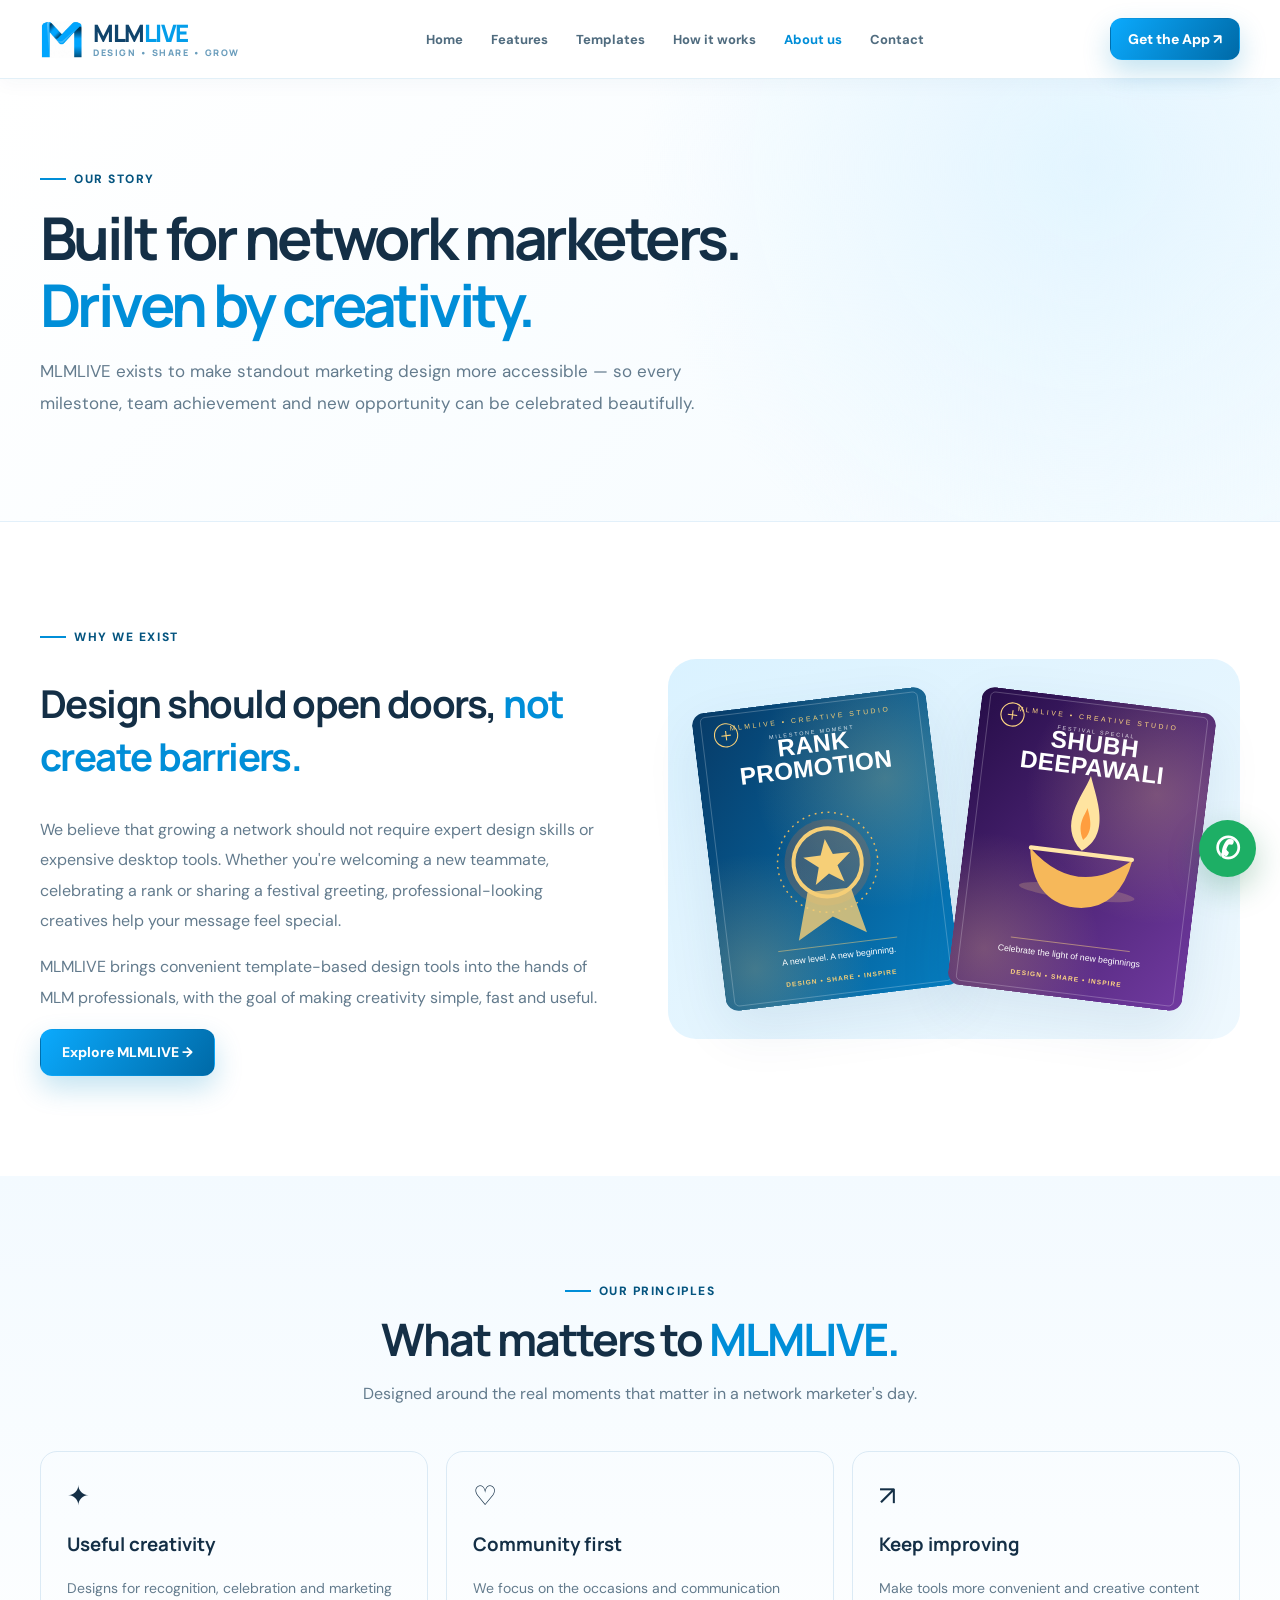
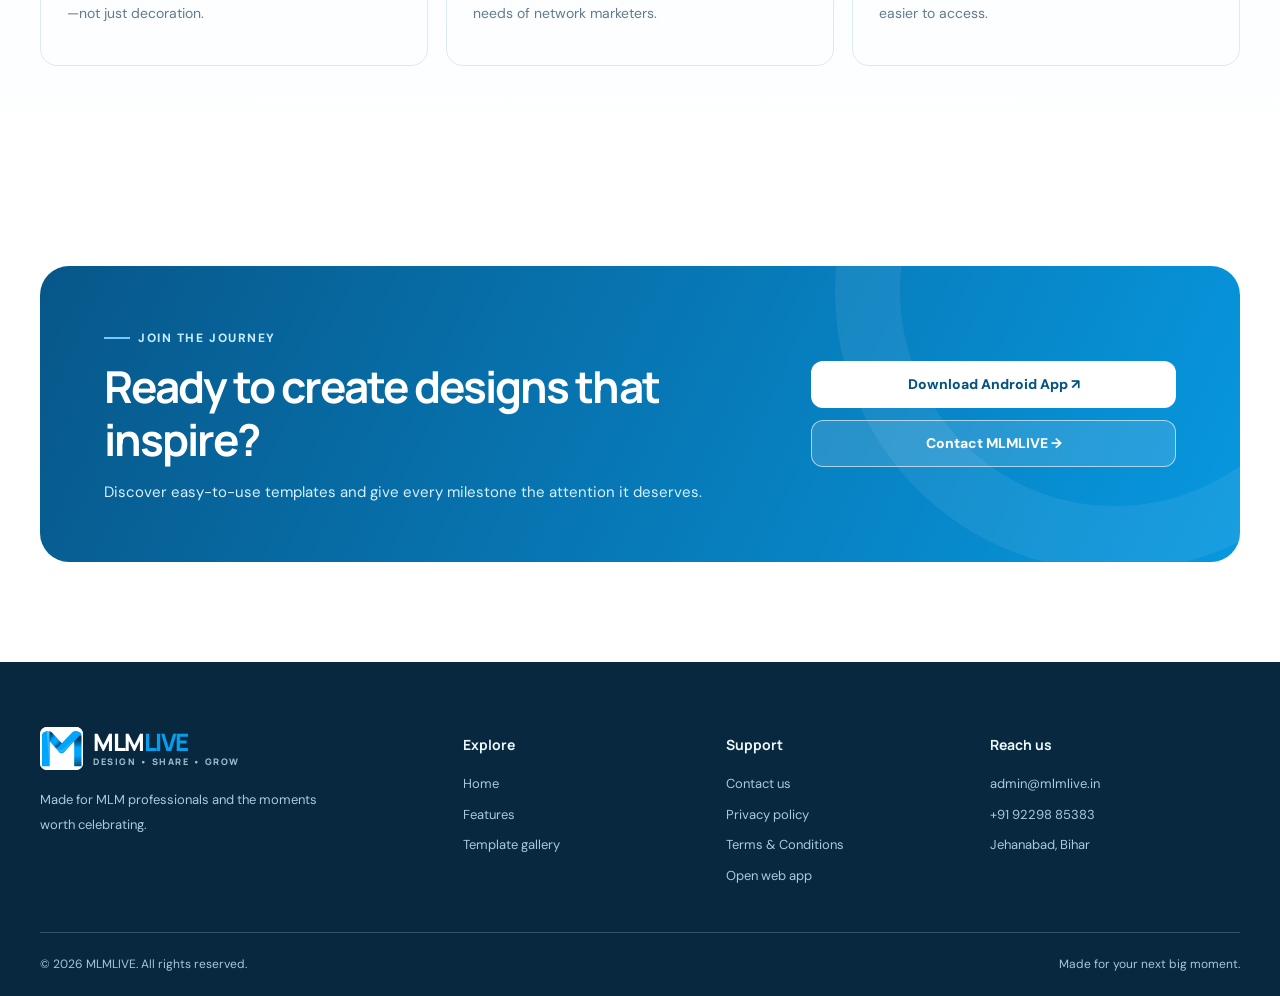
==== About.html @ 21e240ed "new mlmlive" ====
<!doctype html>
<html lang="en"><head><meta charset="utf-8"><meta name="viewport" content="width=device-width,initial-scale=1"><meta name="theme-color" content="#008ed8"><title>About MLMLIVE — Made for Network Marketers</title><meta name="description" content="Discover the vision behind MLMLIVE, an easy-to-use creative design platform for network marketing professionals in India."><link rel="icon" type="image/png" href="assets/favicon.png"><link rel="preconnect" href="https://fonts.googleapis.com"><link rel="preconnect" href="https://fonts.gstatic.com" crossorigin><link href="https://fonts.googleapis.com/css2?family=DM+Sans:wght@400;500;600;700;800&family=Manrope:wght@400;500;600;700;800&display=swap" rel="stylesheet"><link rel="stylesheet" href="style.css"><script defer src="script.js"></script></head>
<body><header class="nav-shell"><div class="container nav-container"><a class="brand" href="index.html"><img class="brand-mark" src="assets/mlmlive-mark.png" alt=""><span class="brand-name">MLM<span>LIVE</span><small>DESIGN • SHARE • GROW</small></span></a><nav class="nav-links" data-nav><a href="index.html">Home</a><a href="index.html#features">Features</a><a href="index.html#templates">Templates</a><a href="index.html#how">How it works</a><a class="current" href="About.html" aria-current="page">About us</a><a href="Contact.html">Contact</a></nav><div class="nav-actions"><a class="btn btn-red" href="https://play.google.com/store/apps/details?id=com.mlmbooster.mlmbooster" target="_blank" rel="noopener">Get the App ↗</a><button type="button" class="mobile-toggle" data-menu-toggle aria-label="Open menu" aria-expanded="false">☰</button></div></div></header>
<main><section class="subhero"><div class="container"><div class="eyebrow">OUR STORY</div><h1>Built for network marketers.<br><span class="accent">Driven by creativity.</span></h1><p>MLMLIVE exists to make standout marketing design more accessible — so every milestone, team achievement and new opportunity can be celebrated beautifully.</p></div></section>
<section class="section"><div class="container story-grid"><div><div class="eyebrow">WHY WE EXIST</div><h2>Design should open doors, <span class="accent">not create barriers.</span></h2><p>We believe that growing a network should not require expert design skills or expensive desktop tools. Whether you're welcoming a new teammate, celebrating a rank or sharing a festival greeting, professional-looking creatives help your message feel special.</p><p>MLMLIVE brings convenient template-based design tools into the hands of MLM professionals, with the goal of making creativity simple, fast and useful.</p><a class="btn btn-red" href="https://app.mlmlive.in/" target="_blank" rel="noopener">Explore MLMLIVE →</a></div><div class="story-art"><img src="assets/poster-rank.svg" width="650" height="850" alt="Illustrative promotion poster"><img src="assets/poster-festival.svg" width="650" height="850" alt="Illustrative celebration poster"></div></div></section>
<section class="section soft"><div class="container"><div class="section-header"><div class="eyebrow">OUR PRINCIPLES</div><h2>What matters to <span class="accent">MLMLIVE.</span></h2><p>Designed around the real moments that matter in a network marketer's day.</p></div><div class="values-grid"><article class="value-box"><div style="font-size:27px">✦</div><h3>Useful creativity</h3><p>Designs for recognition, celebration and marketing—not just decoration.</p></article><article class="value-box"><div style="font-size:27px">♡</div><h3>Community first</h3><p>We focus on the occasions and communication needs of network marketers.</p></article><article class="value-box"><div style="font-size:27px">↗</div><h3>Keep improving</h3><p>Make tools more convenient and creative content easier to access.</p></article></div></div></section>
<section class="section"><div class="container"><div class="cta-panel"><div><div class="eyebrow">JOIN THE JOURNEY</div><h2>Ready to create designs that inspire?</h2><p>Discover easy-to-use templates and give every milestone the attention it deserves.</p></div><div class="cta-buttons"><a class="btn btn-white" href="https://play.google.com/store/apps/details?id=com.mlmbooster.mlmbooster" target="_blank" rel="noopener">Download Android App ↗</a><a class="btn" style="color:white;border:1px solid #fff9;background:#fff2" href="Contact.html">Contact MLMLIVE →</a></div></div></div></section></main>
<footer class="footer"><div class="container"><div class="footer-grid"><div><a class="brand" href="index.html"><img class="brand-mark" src="assets/mlmlive-mark.png" alt=""><span class="brand-name">MLM<span>LIVE</span><small>DESIGN • SHARE • GROW</small></span></a><p class="footer-desc">Made for MLM professionals and the moments worth celebrating.</p></div><div><h4>Explore</h4><div class="footer-links"><a href="index.html">Home</a><a href="index.html#features">Features</a><a href="index.html#templates">Template gallery</a></div></div><div><h4>Support</h4><div class="footer-links"><a href="Contact.html">Contact us</a><a href="Privacy.html">Privacy policy</a><a href="term.html">Terms &amp; Conditions</a><a href="https://app.mlmlive.in/">Open web app</a></div></div><div><h4>Reach us</h4><div class="footer-links"><a href="mailto:admin@mlmlive.in">admin@mlmlive.in</a><a href="tel:+919229885383">+91 92298 85383</a><span>Jehanabad, Bihar</span></div></div></div><div class="footer-bottom"><span>© <span data-current-year>2026</span> MLMLIVE. All rights reserved.</span><span>Made for your next big moment.</span></div></div></footer><a href="https://wa.me/919229885383?text=Hello%20MLMLIVE%2C%20I%20want%20to%20know%20more." class="wa-float" target="_blank" rel="noopener" aria-label="WhatsApp MLMLIVE support">✆</a></body></html>
---- style.css ----
:root{--red:#008ed8;--red-d:#04547f;--rose:#e7f6ff;--peach:#f2faff;--ink:#142b40;--muted:#62798b;--line:#dcecf6;--soft:#f8fcff;--green:#138564;--shadow:0 20px 55px rgba(7,79,130,.10);--shadow-lg:0 42px 100px rgba(3,88,136,.17);--max:1200px}
*{box-sizing:border-box}html{scroll-behavior:smooth;scroll-padding-top:85px}body{margin:0;background:#fff;color:var(--ink);font-family:'DM Sans',Arial,sans-serif;-webkit-font-smoothing:antialiased}h1,h2,h3,h4,.brand-name{font-family:'Manrope',Arial,sans-serif}img{max-width:100%;display:block}a{color:inherit;text-decoration:none}button,input,textarea,select{font:inherit}button{cursor:pointer}button:focus-visible,a:focus-visible,input:focus-visible,textarea:focus-visible{outline:3px solid #55b8eb;outline-offset:3px}::selection{background:#c4e9fb;color:#063d64}.container{width:min(var(--max),calc(100% - 48px));margin-inline:auto}.eyebrow{display:inline-flex;align-items:center;gap:8px;color:var(--red-d);font-size:12px;font-weight:800;letter-spacing:.13em;text-transform:uppercase}.eyebrow::before{content:'';width:26px;height:2px;background:var(--red)}.section{padding:100px 0}.section.soft{background:linear-gradient(180deg,#f8fcff,#fff)}.section-header{text-align:center;max-width:760px;margin:0 auto 42px}.section-header .eyebrow{justify-content:center}.section-header h2{font-size:clamp(29px,3.5vw,45px);line-height:1.18;letter-spacing:-.045em;margin:14px 0}.section-header p,.section-copy{font-size:16px;color:var(--muted);line-height:1.8;margin:0}.accent{color:var(--red)}.btn{border:1px solid transparent;display:inline-flex;align-items:center;justify-content:center;gap:9px;padding:14px 21px;border-radius:12px;font-weight:800;font-size:14px;line-height:1.2;transition:transform .18s,box-shadow .18s,background .18s;white-space:nowrap}.btn:hover{transform:translateY(-2px)}.btn-red{color:#fff;background:linear-gradient(135deg,#03a8f5,#006cae);box-shadow:0 13px 28px #058bc43e}.btn-red:hover{box-shadow:0 18px 34px #058bc44d}.btn-light{color:var(--red-d);border-color:#d7ecf9;background:#fff}.btn-white{background:#fff;color:var(--red-d)}.btn-ghost{color:var(--red-d);background:#f4fbff}.btn-full{width:100%}.icon{width:20px;height:20px;stroke:currentColor;stroke-width:1.9;stroke-linecap:round;stroke-linejoin:round;fill:none;flex:none}.nav-shell{height:79px;position:sticky;top:0;z-index:100;border-bottom:1px solid rgba(205,228,242,.7);background:rgba(255,255,255,.94);backdrop-filter:blur(20px)}.nav-container{height:100%;display:flex;align-items:center;justify-content:space-between;gap:24px}.brand{display:inline-flex;align-items:center;gap:10px;flex:none}.brand-mark{width:43px;height:43px;border-radius:12px}.brand-name{font-size:24px;font-weight:900;letter-spacing:-1.5px;color:#152f47;line-height:.97}.brand-name span{color:var(--red)}.brand-name small{display:block;letter-spacing:.18em;font-size:9px;font-weight:800;color:#7a95a8;margin-top:5px}.nav-links{display:flex;align-items:center;gap:28px}.nav-links a{font-size:13px;font-weight:750;color:#506c7f;transition:color .2s}.nav-links a:hover,.nav-links a.current{color:var(--red)}.nav-actions{display:flex;align-items:center;gap:10px}.nav-actions .btn{padding:12px 17px}.mobile-toggle{display:none;border:1px solid #d5e8f5;color:var(--red);background:white;border-radius:10px;width:42px;height:42px;align-items:center;justify-content:center}.top-banner{position:relative;background:#eef8ff;border-bottom:1px solid #e0f0fb;padding:8px 20px;color:#376d91;text-align:center;font-size:12px;font-weight:650}.top-banner strong{color:var(--red-d)}
/* HERO */
.hero{background:radial-gradient(circle at 92% 0,#daf2ff 0,transparent 37%),linear-gradient(130deg,#fff 17%,#f5fbff 80%);padding:79px 0 84px;overflow:hidden;position:relative}.hero::before{content:'';position:absolute;right:-235px;top:-335px;width:700px;height:700px;border:100px solid rgba(0,156,232,.09);border-radius:50%}.hero::after{content:'';position:absolute;bottom:-170px;left:-230px;width:420px;height:420px;border:1px solid rgba(1,127,198,.10);border-radius:50%}.hero-grid{position:relative;display:grid;grid-template-columns:1.01fr .99fr;gap:35px;align-items:center;z-index:1}.pill-note{display:inline-flex;align-items:center;gap:9px;padding:9px 14px;border-radius:100px;background:#fff;border:1px solid #d7eefa;box-shadow:0 5px 20px #044c8210;color:#006eab;font-size:12px;font-weight:800}.pill-note .pulse{background:#00a6eb;border-radius:50%;width:8px;height:8px;box-shadow:0 0 0 4px #d9f1ff}.hero h1{font-size:clamp(42px,5vw,67px);letter-spacing:-.061em;line-height:1.095;font-weight:850;margin:26px 0 22px;max-width:710px}.hero h1 .highlight{color:var(--red);position:relative}.hero p{font-size:17px;line-height:1.84;color:#687d8d;max-width:570px;margin:0}.hero-cta{display:flex;flex-wrap:wrap;gap:12px;margin-top:31px}.hero-meta{display:flex;align-items:center;flex-wrap:wrap;gap:16px 23px;margin-top:28px;color:#657e90;font-size:12px;font-weight:700}.hero-meta span{display:inline-flex;align-items:center;gap:7px}.hero-meta svg{width:16px;height:16px;color:var(--green)}.hero-visual{height:545px;position:relative;display:flex;align-items:center;justify-content:center;isolation:isolate}.hero-halo{position:absolute;width:485px;height:485px;border-radius:50%;background:radial-gradient(circle,#9be0ff 0,#e0f5ff 55%,transparent 71%);z-index:-1}.phone{width:268px;height:515px;border:10px solid #26232d;border-radius:39px;background:#fff;box-shadow:0 31px 75px #053d6660;overflow:hidden;transform:rotate(5deg);position:relative}.phone::after{content:'';position:absolute;top:8px;left:83px;width:80px;height:18px;background:#26232d;border-radius:0 0 13px 13px}.phone-top{background:var(--red);height:71px;padding:29px 16px 11px;color:#fff;font-size:12px;font-weight:800;display:flex;justify-content:space-between}.phone-screen{background:#f6fbff;padding:12px 11px;height:calc(100% - 71px)}.phone-screen img{height:310px;width:100%;object-fit:cover;object-position:center top;border-radius:13px;box-shadow:0 10px 18px #07385526}.phone-toolbar{display:flex;align-items:center;justify-content:space-between;margin-top:14px}.phone-toolbar span{font-size:10px;font-weight:800;color:#35506a}.tiny-download{padding:8px 10px;border-radius:7px;color:white;background:var(--red);font-size:9px;font-weight:850}.float-design{position:absolute;overflow:hidden;width:162px;height:207px;background:white;padding:6px;border-radius:16px;box-shadow:0 20px 50px #064b7240;transform:rotate(-10deg)}.float-design img{width:100%;height:100%;object-fit:cover;border-radius:11px}.float-design.one{left:6px;top:91px;z-index:2;transform:rotate(-11deg)}.float-design.two{right:2px;bottom:73px;z-index:2;transform:rotate(11deg)}.float-chip{position:absolute;background:white;border:1px solid #deedf7;border-radius:12px;padding:12px 14px;display:flex;align-items:center;gap:8px;font-size:11px;font-weight:800;box-shadow:0 14px 35px #053f5f22;z-index:3}.float-chip.btm{left:14px;bottom:28px}.float-chip.top{right:14px;top:49px}.float-chip i{font-size:19px;font-style:normal}.visual-caption{text-align:center;font-size:11px;color:#8ea6b5;margin-top:0}
/* strip */
.ticker{background:#087cbe;overflow:hidden;color:white}.ticker-inner{display:flex;justify-content:center;gap:38px;align-items:center;min-height:57px;flex-wrap:wrap}.ticker-item{font-size:12px;font-weight:800;letter-spacing:.025em;display:flex;align-items:center;gap:9px}.ticker-item:before{content:'✦';color:#a4ddfa;font-size:14px}
/* feature cards */
.feature-grid{display:grid;grid-template-columns:repeat(3,1fr);gap:18px}.feature-card{border:1px solid #edf4f9;border-radius:19px;padding:30px 26px 28px;background:white;transition:.25s;position:relative;overflow:hidden}.feature-card:hover{box-shadow:var(--shadow);border-color:#d2ebf9;transform:translateY(-5px)}.feature-card .feature-icon{width:53px;height:53px;background:#edf8ff;color:var(--red);display:grid;place-items:center;border-radius:15px}.feature-card .feature-icon .icon{width:27px;height:27px}.feature-card h3{font-size:18px;letter-spacing:-.035em;margin:21px 0 9px}.feature-card p{font-size:14px;color:var(--muted);line-height:1.75;margin:0}.feature-card:after{position:absolute;content:'';height:4px;width:70px;bottom:0;left:26px;border-radius:6px;background:var(--red);opacity:0;transition:.2s}.feature-card:hover:after{opacity:1}
/* gallery */
.gallery-filters{display:flex;align-items:center;justify-content:center;flex-wrap:wrap;gap:9px;margin-bottom:33px}.filter{border:1px solid #e0edf5;border-radius:100px;padding:10px 18px;background:white;color:#62798d;font-size:13px;font-weight:750}.filter.active{background:var(--red);color:#fff;border-color:var(--red)}.gallery-grid{display:grid;grid-template-columns:repeat(3,1fr);gap:20px}.gallery-card{min-width:0;border-radius:20px;overflow:hidden;border:1px solid #e4eff6;background:white;box-shadow:0 8px 35px #0743650c;transition:.2s}.gallery-card:hover{transform:translateY(-5px);box-shadow:var(--shadow)}.gallery-card[hidden]{display:none}.gallery-image{background:#eff9ff;overflow:hidden;position:relative;aspect-ratio:1.1}.gallery-image img{width:100%;height:100%;object-fit:cover;object-position:center 19%;transition:transform .4s}.gallery-card:hover .gallery-image img{transform:scale(1.045)}.gallery-tag{position:absolute;top:14px;left:14px;border-radius:50px;background:#fffdfbef;color:#0b547d;padding:7px 11px;font-size:11px;font-weight:850;backdrop-filter:blur(12px)}.gallery-info{display:flex;align-items:center;justify-content:space-between;gap:12px;padding:17px 19px}.gallery-info h3{font-size:15px;margin:0 0 3px}.gallery-info p{margin:0;font-size:12px;color:#71899a}.gallery-arrow{background:#e9f7ff;color:var(--red-d);border-radius:100px;width:35px;height:35px;display:grid;place-items:center;font-weight:800}.gallery-note{text-align:center;margin-top:24px;font-size:12px;color:#8298a7}.gallery-cta{text-align:center;margin-top:27px}
/* how */
.steps{display:grid;grid-template-columns:repeat(3,1fr);gap:20px}.step{background:#fff;border:1px solid #e1eef6;padding:33px 28px;border-radius:20px;position:relative}.step-number{font-size:12px;font-weight:900;color:var(--red);letter-spacing:.12em}.step .step-icon{width:58px;height:58px;border-radius:16px;background:#eaf8ff;color:var(--red);display:grid;place-items:center;margin:20px 0 23px}.step-icon .icon{width:29px;height:29px}.step h3{font-size:18px;letter-spacing:-.02em;margin:0 0 9px}.step p{color:var(--muted);font-size:14px;line-height:1.7;margin:0}
/* feature large */
.showcase{display:grid;grid-template-columns:1fr 1fr;gap:70px;align-items:center}.showcase-art{min-height:430px;border-radius:26px;position:relative;background:linear-gradient(145deg,#dff2ff,#f0faff);border:1px solid #d1ecfa;display:grid;place-items:center;overflow:hidden}.showcase-art::before{position:absolute;content:'';width:340px;height:340px;border:85px solid #078fca12;border-radius:50%;right:-170px;top:-140px}.before-after{display:flex;align-items:center;gap:17px;position:relative;z-index:2}.portrait-tile{height:280px;width:170px;border-radius:17px;box-shadow:0 20px 50px #08537b33;position:relative;overflow:hidden}.portrait-tile.before{background:linear-gradient(160deg,#4f478e,#6bc2f1)}.portrait-tile.after{background-color:#fff;background-image:linear-gradient(45deg,#e9e9e9 25%,transparent 25%),linear-gradient(-45deg,#e9e9e9 25%,transparent 25%),linear-gradient(45deg,transparent 75%,#e9e9e9 75%),linear-gradient(-45deg,transparent 75%,#e9e9e9 75%);background-size:22px 22px;background-position:0 0,0 11px,11px -11px,-11px 0}.portrait-face{position:absolute;background:#ddb3a3;left:47px;top:61px;width:77px;height:85px;border-radius:44px 44px 38px 38px}.portrait-hair{position:absolute;left:39px;top:47px;width:93px;height:55px;background:#3b2535;border-radius:55px 50px 26px 24px}.portrait-body{position:absolute;left:17px;bottom:-40px;width:135px;height:165px;border-radius:72px 72px 0 0;background:#252333}.tile-caption{position:absolute;left:12px;bottom:12px;z-index:4;padding:6px 10px;background:#fff;box-shadow:0 5px 15px #0002;border-radius:7px;color:#543744;font-size:11px;font-weight:900}.showcase-arrow{display:grid;place-items:center;width:40px;height:40px;border-radius:50%;color:#fff;background:var(--red);box-shadow:0 8px 17px #0488d149;font-weight:900}.showcase-text h2{font-size:clamp(30px,3.6vw,43px);line-height:1.16;letter-spacing:-.045em;margin:17px 0 17px}.showcase-text p{font-size:16px;line-height:1.85;color:var(--muted)}.check-lines{display:grid;gap:14px;margin:25px 0 29px}.check-lines span{display:flex;align-items:center;gap:11px;font-weight:750;font-size:14px}.check-lines span::before{content:'✓';background:#e6f8f3;color:#128263;display:grid;place-items:center;width:23px;height:23px;border-radius:50%}
/* wide cta */
.cta-panel{display:grid;grid-template-columns:1.3fr .7fr;align-items:center;gap:30px;border-radius:29px;overflow:hidden;background:linear-gradient(115deg,#006bac,#00a9f4);padding:57px 64px;color:white;position:relative}.cta-panel::before{content:'';position:absolute;width:430px;height:430px;border:65px solid #fff1;border-radius:50%;right:-155px;top:-255px}.cta-panel h2{font-size:clamp(29px,3.5vw,44px);line-height:1.19;letter-spacing:-.045em;margin:14px 0}.cta-panel p{color:#d6f1ff;line-height:1.75;font-size:15px;margin:0}.cta-panel .eyebrow{color:#c6ecff}.cta-panel .eyebrow::before{background:#75cafd}.cta-buttons{display:flex;flex-direction:column;gap:12px;position:relative;z-index:1}
/* faq & footer */
.faq-grid{max-width:850px;margin:0 auto}.faq-grid details{background:#fff;border:1px solid #dcecf6;border-radius:13px;margin-bottom:12px;padding:20px 23px}.faq-grid summary{cursor:pointer;list-style:none;font-weight:850;font-size:14px;display:flex;justify-content:space-between;align-items:center;gap:10px}.faq-grid summary::-webkit-details-marker{display:none}.faq-grid summary:after{content:'+';font-size:23px;color:var(--red);font-weight:400}.faq-grid details[open] summary:after{content:'−'}.faq-grid details p{font-size:14px;line-height:1.8;color:var(--muted);margin:14px 0 3px}.footer{background:#08243c;color:#ecf9ff;padding:65px 0 24px}.footer-grid{display:grid;grid-template-columns:1.7fr 1fr 1fr 1.1fr;gap:36px}.footer .brand-name{color:#fff}.footer .brand-name small{color:#9bbbd0}.footer-desc{font-size:13px;line-height:1.9;color:#a3bfce;max-width:300px}.footer h4{font-size:14px;margin:8px 0 20px}.footer-links{display:grid;gap:11px}.footer-links a,.footer-links span{font-size:13px;color:#b8d1df;line-height:1.5}.footer-links a:hover{color:white}.footer-bottom{border-top:1px solid #244864;margin-top:47px;padding-top:23px;display:flex;justify-content:space-between;gap:18px;font-size:12px;color:#93b3c6}.wa-float{position:fixed;right:24px;bottom:23px;width:57px;height:57px;display:grid;place-items:center;z-index:90;border-radius:50%;background:#1daf65;color:#fff;font-size:30px;font-weight:900;box-shadow:0 12px 32px #13764248;transition:transform .2s}.wa-float:hover{transform:scale(1.07)}.wa-float svg{stroke-width:1.9;width:29px;height:29px}
/* secondary pages */
.subhero{padding:85px 0;background:radial-gradient(circle at 85% 20%,#e3f5ff,transparent 39%),linear-gradient(135deg,#fff,#f4fbff);border-bottom:1px solid #e2f0fa}.subhero h1{font-size:clamp(37px,5vw,59px);letter-spacing:-.06em;line-height:1.13;margin:18px 0}.subhero p{max-width:710px;line-height:1.85;color:var(--muted);font-size:17px}.story-grid{display:grid;grid-template-columns:1fr 1fr;gap:55px;align-items:center}.story-grid h2{font-size:clamp(28px,3vw,42px);letter-spacing:-.04em}.story-grid p{line-height:1.9;color:var(--muted)}.story-art{background:linear-gradient(145deg,#daf2ff,#eef8fe);border-radius:28px;padding:40px;display:grid;grid-template-columns:1fr 1fr;gap:20px;min-height:340px}.story-art img{border-radius:13px;height:300px;width:100%;object-fit:cover;box-shadow:var(--shadow)}.story-art img:first-child{transform:rotate(-7deg)}.story-art img:last-child{transform:rotate(7deg)}.contact-layout{display:grid;grid-template-columns:.85fr 1.15fr;gap:42px;align-items:start}.info-box{padding:29px;border:1px solid var(--line);border-radius:17px;margin-bottom:16px}.info-box .info-icon{font-size:25px}.info-box h3{margin:13px 0 6px}.info-box p{font-size:14px;line-height:1.7;color:var(--muted);margin:0}.contact-form{padding:35px;border:1px solid #d8ebf7;border-radius:20px;box-shadow:var(--shadow)}.contact-form h2{margin:0 0 7px;font-size:25px}.contact-form p{font-size:14px;color:var(--muted);margin-bottom:25px}.fields-two{display:grid;grid-template-columns:1fr 1fr;gap:14px}.form-field{margin-bottom:16px}.form-field label{display:block;font-size:13px;font-weight:800;margin-bottom:8px}.form-field input,.form-field select,.form-field textarea{width:100%;border:1px solid #deebf4;border-radius:11px;background:#fff;padding:13px 14px;color:var(--ink);outline:none}.form-field input:focus,.form-field textarea:focus,.form-field select:focus{border-color:#2e9edc;box-shadow:0 0 0 4px #dceffd}.form-field textarea{resize:vertical;min-height:125px}.form-note{font-size:12px;color:#758e9f;margin:13px 0 0}.values-grid{display:grid;grid-template-columns:repeat(3,1fr);gap:18px}.value-box{border:1px solid #dbeaf5;border-radius:17px;padding:26px}.value-box b{font-size:16px}.value-box p{font-size:14px;line-height:1.75;color:var(--muted)}
@media(max-width:1100px){.nav-links{gap:15px}.nav-links a{font-size:12px}.hero-grid{gap:15px}.float-design{width:135px;height:178px}.float-design.one{left:0}.float-design.two{right:0}.hero-visual{height:520px}.gallery-grid{gap:14px}.footer-grid{gap:25px}}
@media(max-width:900px){.nav-links{display:none;position:absolute;top:79px;left:0;right:0;background:#fff;box-shadow:0 22px 35px #073d5d1c;flex-direction:column;gap:0;padding:15px 25px 24px;align-items:stretch;border-bottom:1px solid var(--line)}.nav-links.open{display:flex}.nav-links a{font-size:14px;padding:13px;border-bottom:1px solid #eaf5fd}.mobile-toggle{display:inline-flex}.hero-grid,.showcase,.story-grid{grid-template-columns:1fr}.hero-grid{gap:30px}.hero{text-align:center;padding:65px 0}.hero h1{margin-inline:auto}.hero p{margin-inline:auto}.hero-cta,.hero-meta{justify-content:center}.hero-visual{max-width:580px;margin:auto;width:100%;height:525px}.feature-grid,.gallery-grid,.steps,.values-grid{grid-template-columns:repeat(2,1fr)}.showcase{gap:45px}.showcase-art{max-width:620px;width:100%;margin-inline:auto}.cta-panel{padding:40px;grid-template-columns:1fr}.cta-buttons{flex-direction:row}.footer-grid{grid-template-columns:1.4fr 1fr}.contact-layout{grid-template-columns:1fr}}
@media(max-width:600px){.container{width:calc(100% - 32px)}.nav-shell{height:68px}.nav-links{top:68px}.brand-mark{width:36px;height:36px}.brand-name{font-size:21px}.nav-actions .btn{padding:11px 13px;font-size:12px}.nav-actions .btn .icon{display:none}.top-banner{font-size:10px;padding:7px 10px}.hero{padding:53px 0 58px}.hero h1{font-size:clamp(38px,10vw,52px);letter-spacing:-.058em}.hero p{font-size:15px}.hero-cta{gap:9px}.hero-cta .btn{font-size:12px;padding:12px 13px}.hero-meta{gap:10px 16px}.hero-meta span{font-size:11px}.hero-visual{height:430px}.hero-halo{width:350px;height:350px}.phone{width:210px;height:408px;border-width:8px;border-radius:32px}.phone::after{left:58px;width:76px}.phone-top{height:60px;padding:26px 11px 9px;font-size:10px}.phone-screen{padding:9px;height:calc(100% - 60px)}.phone-screen img{height:246px}.phone-toolbar{margin-top:9px}.tiny-download{font-size:8px}.float-design{width:109px;height:140px;border-radius:10px;padding:4px}.float-design.one{left:-1px;top:62px}.float-design.two{right:-2px;bottom:54px}.float-chip{padding:8px 10px;font-size:9px}.float-chip.top{right:-2px;top:12px}.float-chip.btm{left:0;bottom:4px}.ticker-inner{justify-content:flex-start;gap:10px 22px;padding:15px 0}.ticker-item{font-size:10px}.section{padding:68px 0}.section-header{margin-bottom:30px}.section-header h2{font-size:30px}.section-header p{font-size:14px}.feature-grid,.gallery-grid,.steps,.values-grid{grid-template-columns:1fr}.feature-card{padding:24px}.gallery-grid{grid-template-columns:repeat(2,1fr);gap:11px}.gallery-image{aspect-ratio:.88}.gallery-info{padding:13px 11px}.gallery-info h3{font-size:12px}.gallery-info p{font-size:10px}.gallery-arrow{width:27px;height:27px;font-size:13px}.gallery-tag{top:8px;left:8px;font-size:9px;padding:5px 7px}.filter{font-size:11px;padding:9px 12px}.showcase-art{min-height:310px}.portrait-tile{height:215px;width:129px}.portrait-face{left:36px;top:47px;width:58px;height:67px}.portrait-hair{left:29px;top:35px;width:70px;height:43px}.portrait-body{left:13px;width:103px;height:125px}.showcase-text h2{font-size:32px}.showcase-text p{font-size:14px}.before-after{gap:10px}.showcase-arrow{width:31px;height:31px;font-size:13px}.cta-panel{padding:35px 25px;gap:26px}.cta-buttons{flex-direction:column}.footer{padding:49px 0 20px}.footer-grid{grid-template-columns:1fr 1fr;gap:22px}.footer-grid>div:first-child{grid-column:span 2}.footer-grid>div:last-child{grid-column:span 2}.footer-bottom{flex-direction:column;gap:7px}.wa-float{width:52px;height:52px;right:15px;bottom:16px}.subhero{padding:60px 0}.subhero h1{font-size:38px}.subhero p{font-size:15px}.story-art{padding:26px;gap:10px;min-height:250px}.story-art img{height:220px}.fields-two{grid-template-columns:1fr}.contact-form{padding:23px}}
@media(prefers-reduced-motion:reduce){html{scroll-behavior:auto}*,*::before,*::after{transition:none!important;animation:none!important}}

/* ============ MLMLIVE official blue identity • 12 Nov 2026 ============ */
:root{--brand-cyan:#03a8f5;--brand-blue:#008ed8;--brand-deep:#064f83;--brand-navy:#082c49;--brand-frost:#eef9ff;--red:#008ed8;--red-d:#04547f;--rose:#e5f5ff;--peach:#f5fbff;--ink:#142f46;--muted:#637b8d;--line:#dbeaf5;--soft:#f8fcff;--shadow:0 20px 55px rgba(3,70,116,.09);--shadow-lg:0 40px 100px rgba(3,72,116,.15)}
body{background:#fff;color:var(--ink)}
.btn-red{background:linear-gradient(125deg,#0baafd 0%,#006caa 96%);box-shadow:0 12px 28px #058bc43d}
.btn-red:hover{background:linear-gradient(125deg,#039ce9,#005e98);box-shadow:0 18px 34px #058bc44d}
.btn-light{color:#045982;background:white;border-color:#c7e5f7}
.top-banner{background:linear-gradient(90deg,#eef9ff,#e0f4ff,#f3fbff);border-color:#d1e8f6;color:#326b91}
.hero{background:radial-gradient(circle at 85% 11%,#d6f2ff 0,transparent 37%),linear-gradient(128deg,#fff 18%,#f0faff 88%)}
.hero-halo{background:radial-gradient(circle,#95dbff 0,#dff5ff 53%,transparent 71%)}
.section.soft{background:linear-gradient(180deg,#f3faff,#fff)}
.nav-shell{border-bottom:1px solid #e2f0f8;box-shadow:0 5px 18px rgba(6,70,110,.035)}
.brand-mark{object-fit:contain;background:#fff;box-shadow:none;border-radius:7px}
.brand-name{color:#10446c}.brand-name span{color:#049eea}.brand-name small{color:#6a9dbc}
.phone-top{background:linear-gradient(115deg,#04a6f4,#006da9)}
.ticker{background:linear-gradient(95deg,#063c63,#057dbb)}
.cta-panel{background:linear-gradient(115deg,#075789,#0798e0)}
.footer{background:#08283f}.footer-desc,.footer-links a,.footer-links span{color:#acc9dc}
.footer-bottom{border-color:#32536c;color:#a9c6d9}
.pill-note{border-color:#cbeafa;color:#075f95}.pill-note .pulse{background:#02a4ee;box-shadow:0 0 0 4px #d9f2ff}
.gallery-filter:hover,.filter:hover{border-color:#7cc6f1}
.form-field input:focus,.form-field textarea:focus,.form-field select:focus{border-color:#3ea7df;box-shadow:0 0 0 4px #e0f4ff}
/* Strong blue focus styling across mobile and keyboard controls. */
:focus-visible{outline-color:#009ee9!important}
@media (max-width:600px){.brand-name{font-size:21px}.brand-mark{width:37px;height:37px}}
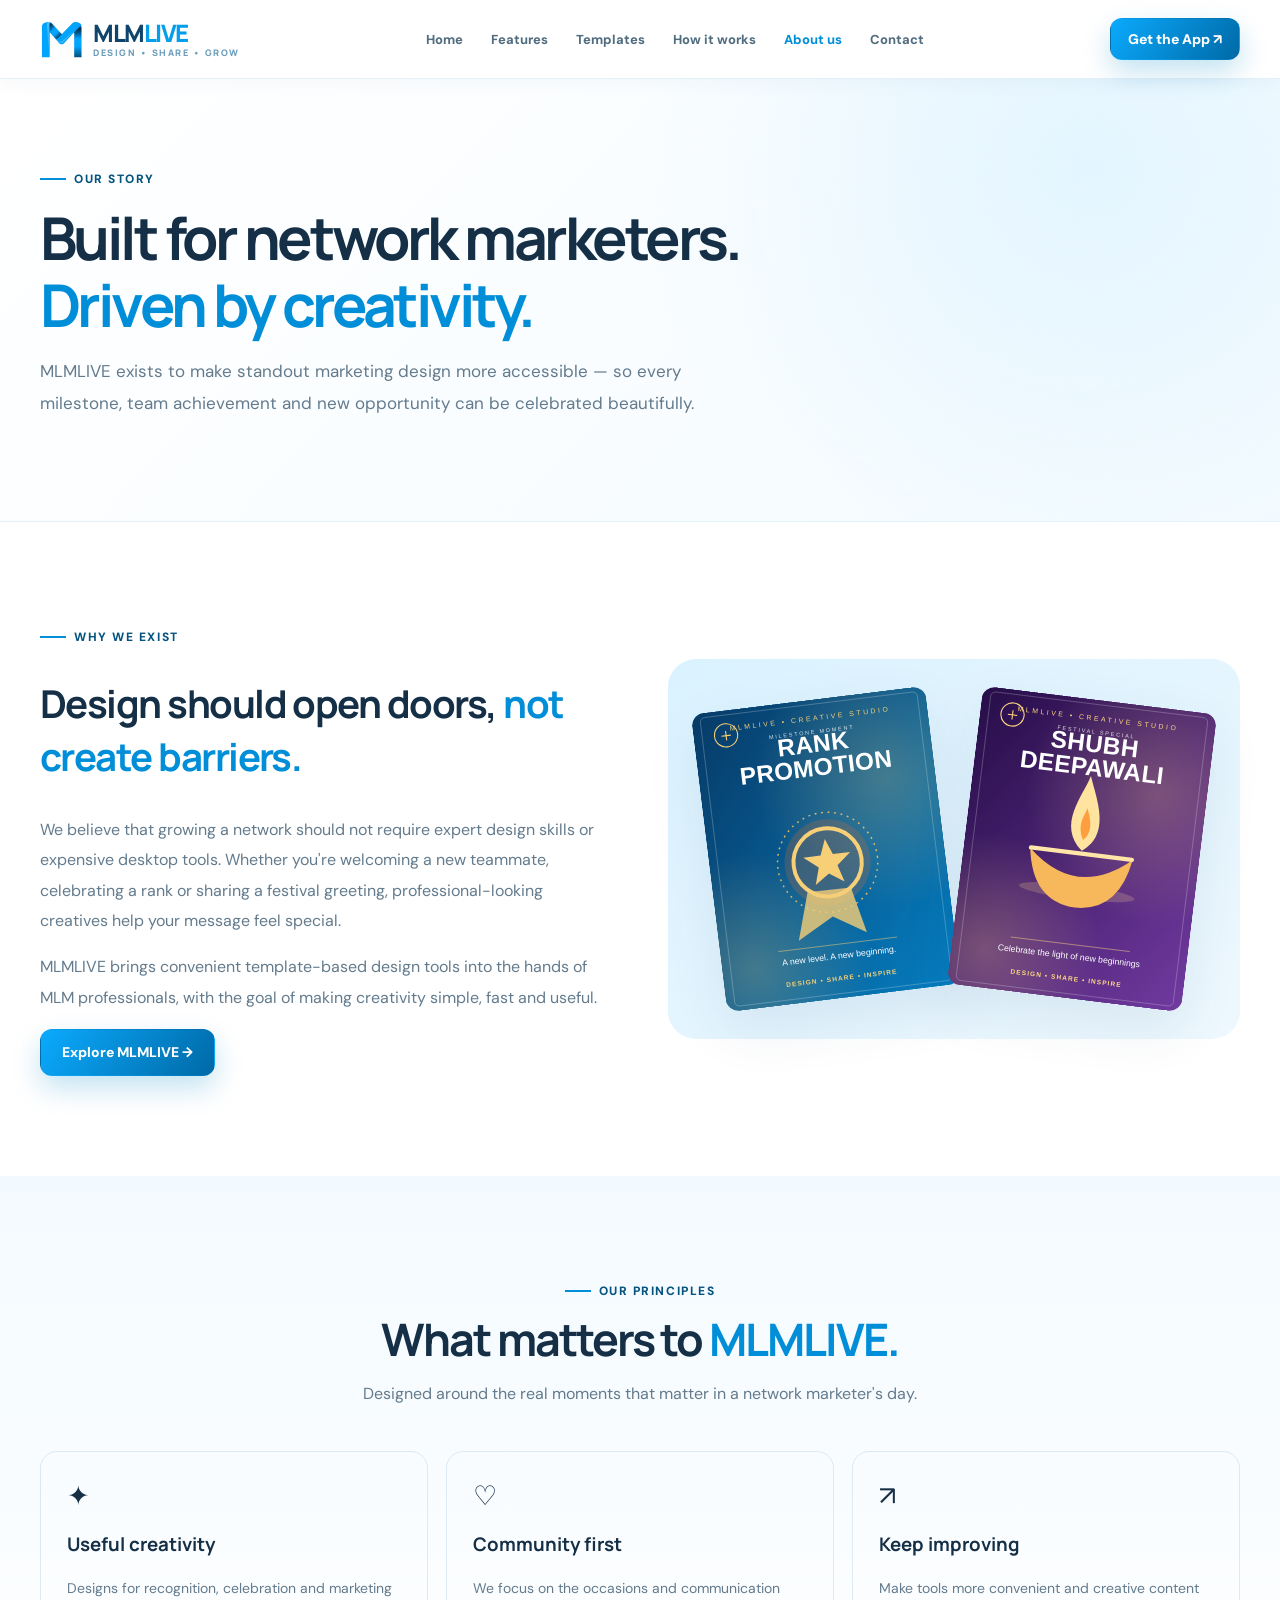
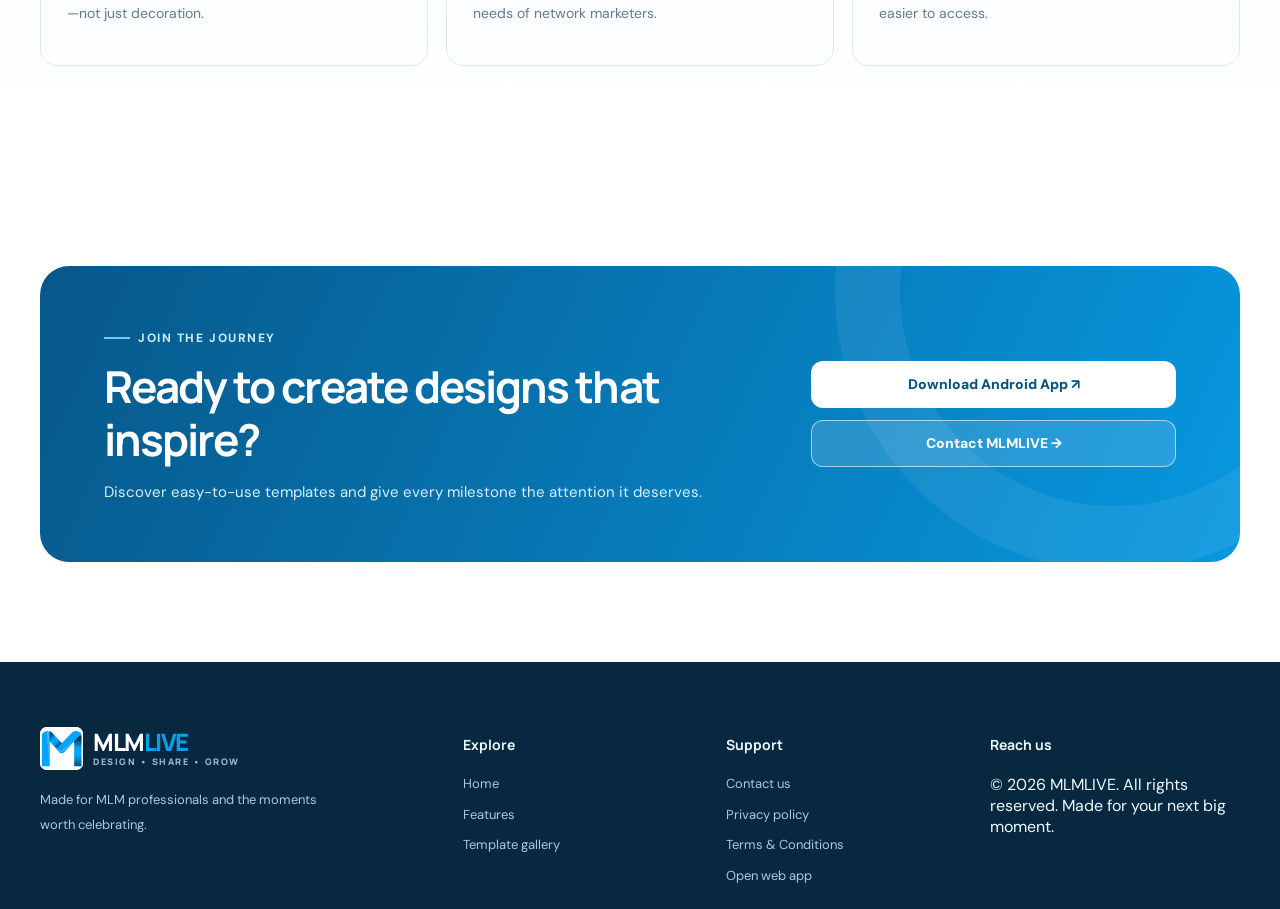
==== commit 8c615b3d: "new mlmlive" ====
--- a/About.html
+++ b/About.html
@@ -5,4 +5,20 @@
 <section class="section"><div class="container story-grid"><div><div class="eyebrow">WHY WE EXIST</div><h2>Design should open doors, <span class="accent">not create barriers.</span></h2><p>We believe that growing a network should not require expert design skills or expensive desktop tools. Whether you're welcoming a new teammate, celebrating a rank or sharing a festival greeting, professional-looking creatives help your message feel special.</p><p>MLMLIVE brings convenient template-based design tools into the hands of MLM professionals, with the goal of making creativity simple, fast and useful.</p><a class="btn btn-red" href="https://app.mlmlive.in/" target="_blank" rel="noopener">Explore MLMLIVE →</a></div><div class="story-art"><img src="assets/poster-rank.svg" width="650" height="850" alt="Illustrative promotion poster"><img src="assets/poster-festival.svg" width="650" height="850" alt="Illustrative celebration poster"></div></div></section>
 <section class="section soft"><div class="container"><div class="section-header"><div class="eyebrow">OUR PRINCIPLES</div><h2>What matters to <span class="accent">MLMLIVE.</span></h2><p>Designed around the real moments that matter in a network marketer's day.</p></div><div class="values-grid"><article class="value-box"><div style="font-size:27px">✦</div><h3>Useful creativity</h3><p>Designs for recognition, celebration and marketing—not just decoration.</p></article><article class="value-box"><div style="font-size:27px">♡</div><h3>Community first</h3><p>We focus on the occasions and communication needs of network marketers.</p></article><article class="value-box"><div style="font-size:27px">↗</div><h3>Keep improving</h3><p>Make tools more convenient and creative content easier to access.</p></article></div></div></section>
 <section class="section"><div class="container"><div class="cta-panel"><div><div class="eyebrow">JOIN THE JOURNEY</div><h2>Ready to create designs that inspire?</h2><p>Discover easy-to-use templates and give every milestone the attention it deserves.</p></div><div class="cta-buttons"><a class="btn btn-white" href="https://play.google.com/store/apps/details?id=com.mlmbooster.mlmbooster" target="_blank" rel="noopener">Download Android App ↗</a><a class="btn" style="color:white;border:1px solid #fff9;background:#fff2" href="Contact.html">Contact MLMLIVE →</a></div></div></div></section></main>
-<footer class="footer"><div class="container"><div class="footer-grid"><div><a class="brand" href="index.html"><img class="brand-mark" src="assets/mlmlive-mark.png" alt=""><span class="brand-name">MLM<span>LIVE</span><small>DESIGN • SHARE • GROW</small></span></a><p class="footer-desc">Made for MLM professionals and the moments worth celebrating.</p></div><div><h4>Explore</h4><div class="footer-links"><a href="index.html">Home</a><a href="index.html#features">Features</a><a href="index.html#templates">Template gallery</a></div></div><div><h4>Support</h4><div class="footer-links"><a href="Contact.html">Contact us</a><a href="Privacy.html">Privacy policy</a><a href="term.html">Terms &amp; Conditions</a><a href="https://app.mlmlive.in/">Open web app</a></div></div><div><h4>Reach us</h4><div class="footer-links"><a href="mailto:admin@mlmlive.in">admin@mlmlive.in</a><a href="tel:+919229885383">+91 92298 85383</a><span>Jehanabad, Bihar</span></div></div></div><div class="footer-bottom"><span>© <span data-current-year>2026</span> MLMLIVE. All rights reserved.</span><span>Made for your next big moment.</span></div></div></footer><a href="https://wa.me/919229885383?text=Hello%20MLMLIVE%2C%20I%20want%20to%20know%20more." class="wa-float" target="_blank" rel="noopener" aria-label="WhatsApp MLMLIVE support">✆</a></body></html>
+<footer class="footer"><div class="container"><div class="footer-grid"><div><a class="brand" href="index.html"><img class="brand-mark" src="assets/mlmlive-mark.png" alt=""><span class="brand-name">MLM<span>LIVE</span><small>DESIGN • SHARE • GROW</small></span></a><p class="footer-desc">Made for MLM professionals and the moments worth celebrating.</p></div><div><h4>Explore</h4><div class="footer-links"><a href="index.html">Home</a><a href="index.html#features">Features</a><a href="index.html#templates">Template gallery</a></div></div><div><h4>Support</h4><div class="footer-links"><a href="Contact.html">Contact us</a><a href="Privacy.html">Privacy policy</a><a href="term.html">Terms &amp; Conditions</a><a href="https://app.mlmlive.in/">Open web app</a></div></div><div><h4>Reach us</h4><div class("footer-links"):
+<a href("mailto:admin@mlmlive.in"): admin@mlmlive.in
+<a href("tel:+919341947815"): +91 92298 85383
+
+</ div>
+</ div>
+</ div>
+<div class("footer-bottom"):
+<span>© <span data-current-year>2026</span> MLMLIVE. All rights reserved.</span>
+<span>Made for your next big moment.</span>
+</ div>
+</ div>
+</ footer>
+<a href("https://wa.me/919229885383?text=Hello%20MLMLIVE%2C%20I%20want%20to%20know%20more."): class("wa-float") target("_blank") rel("noopener") aria-label("WhatsApp MLMLIVE support"): ✆
+</ a>
+</ body>
+</ html>
